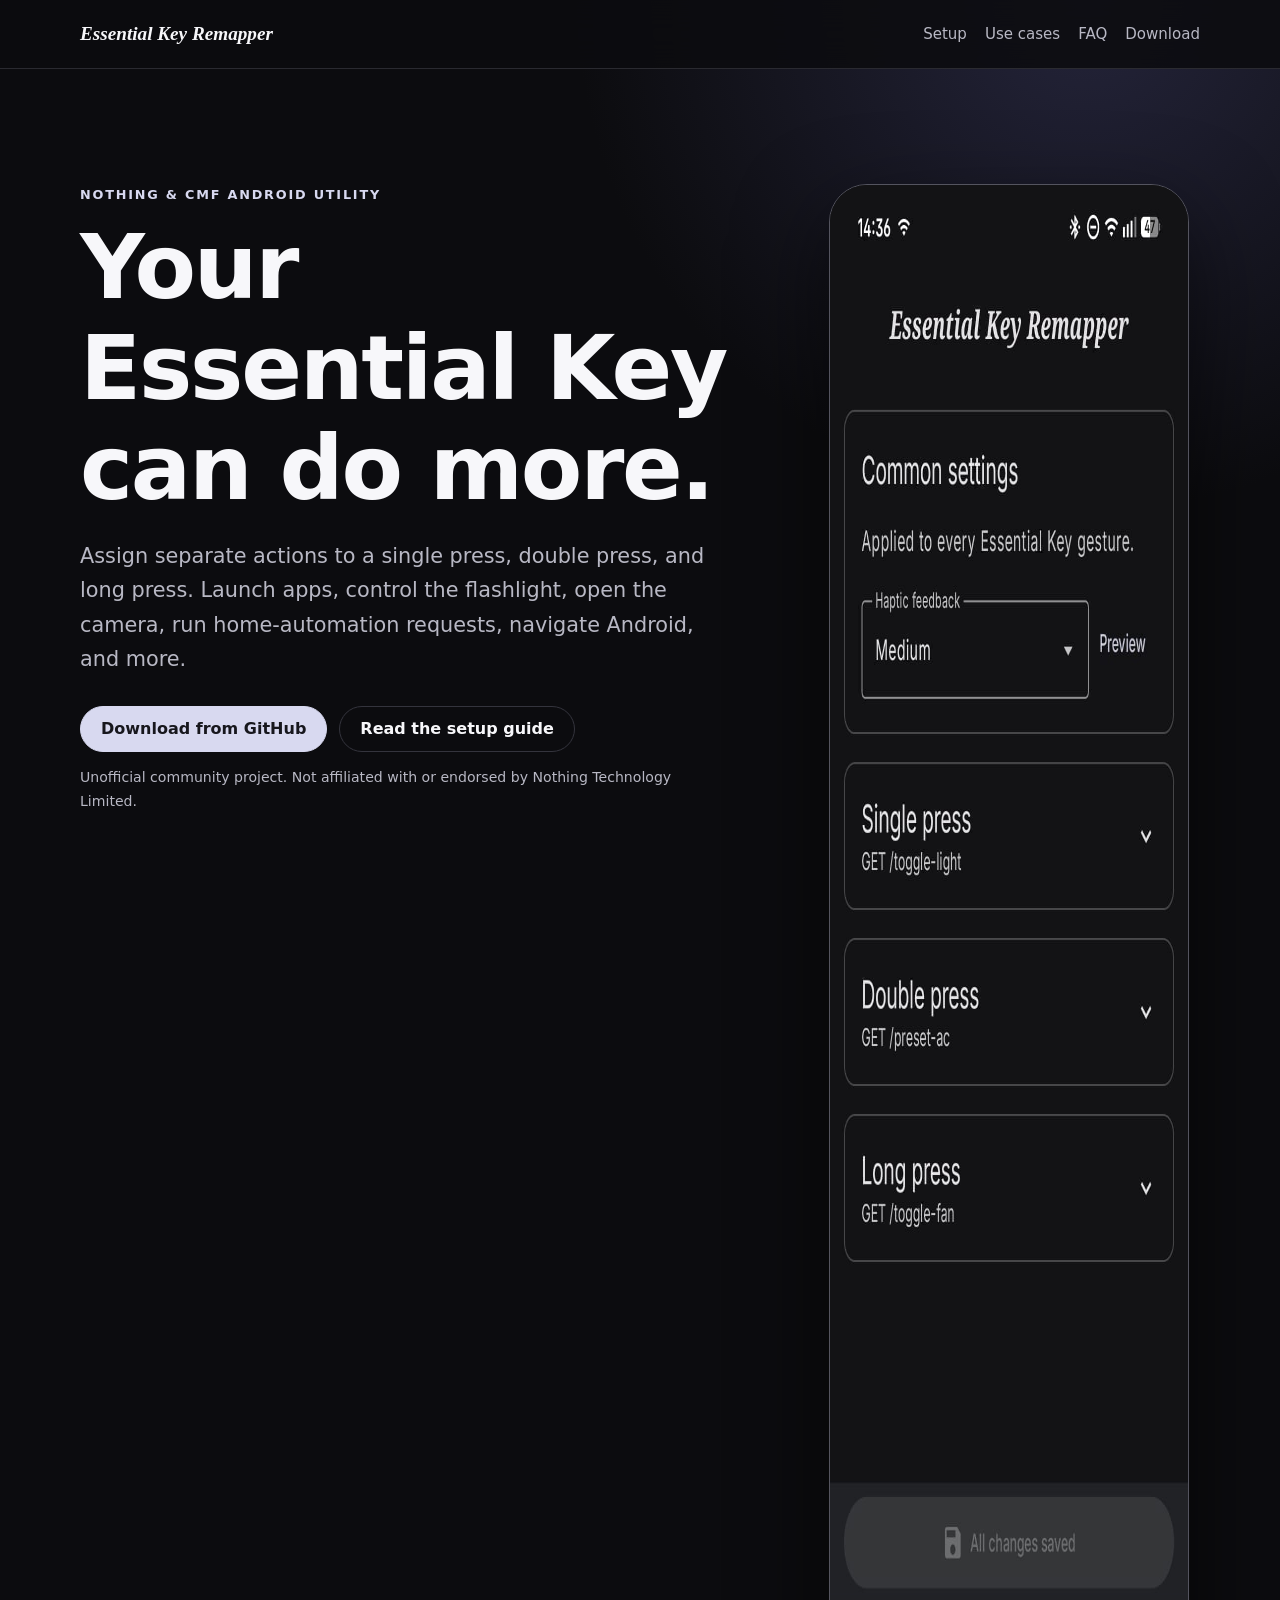
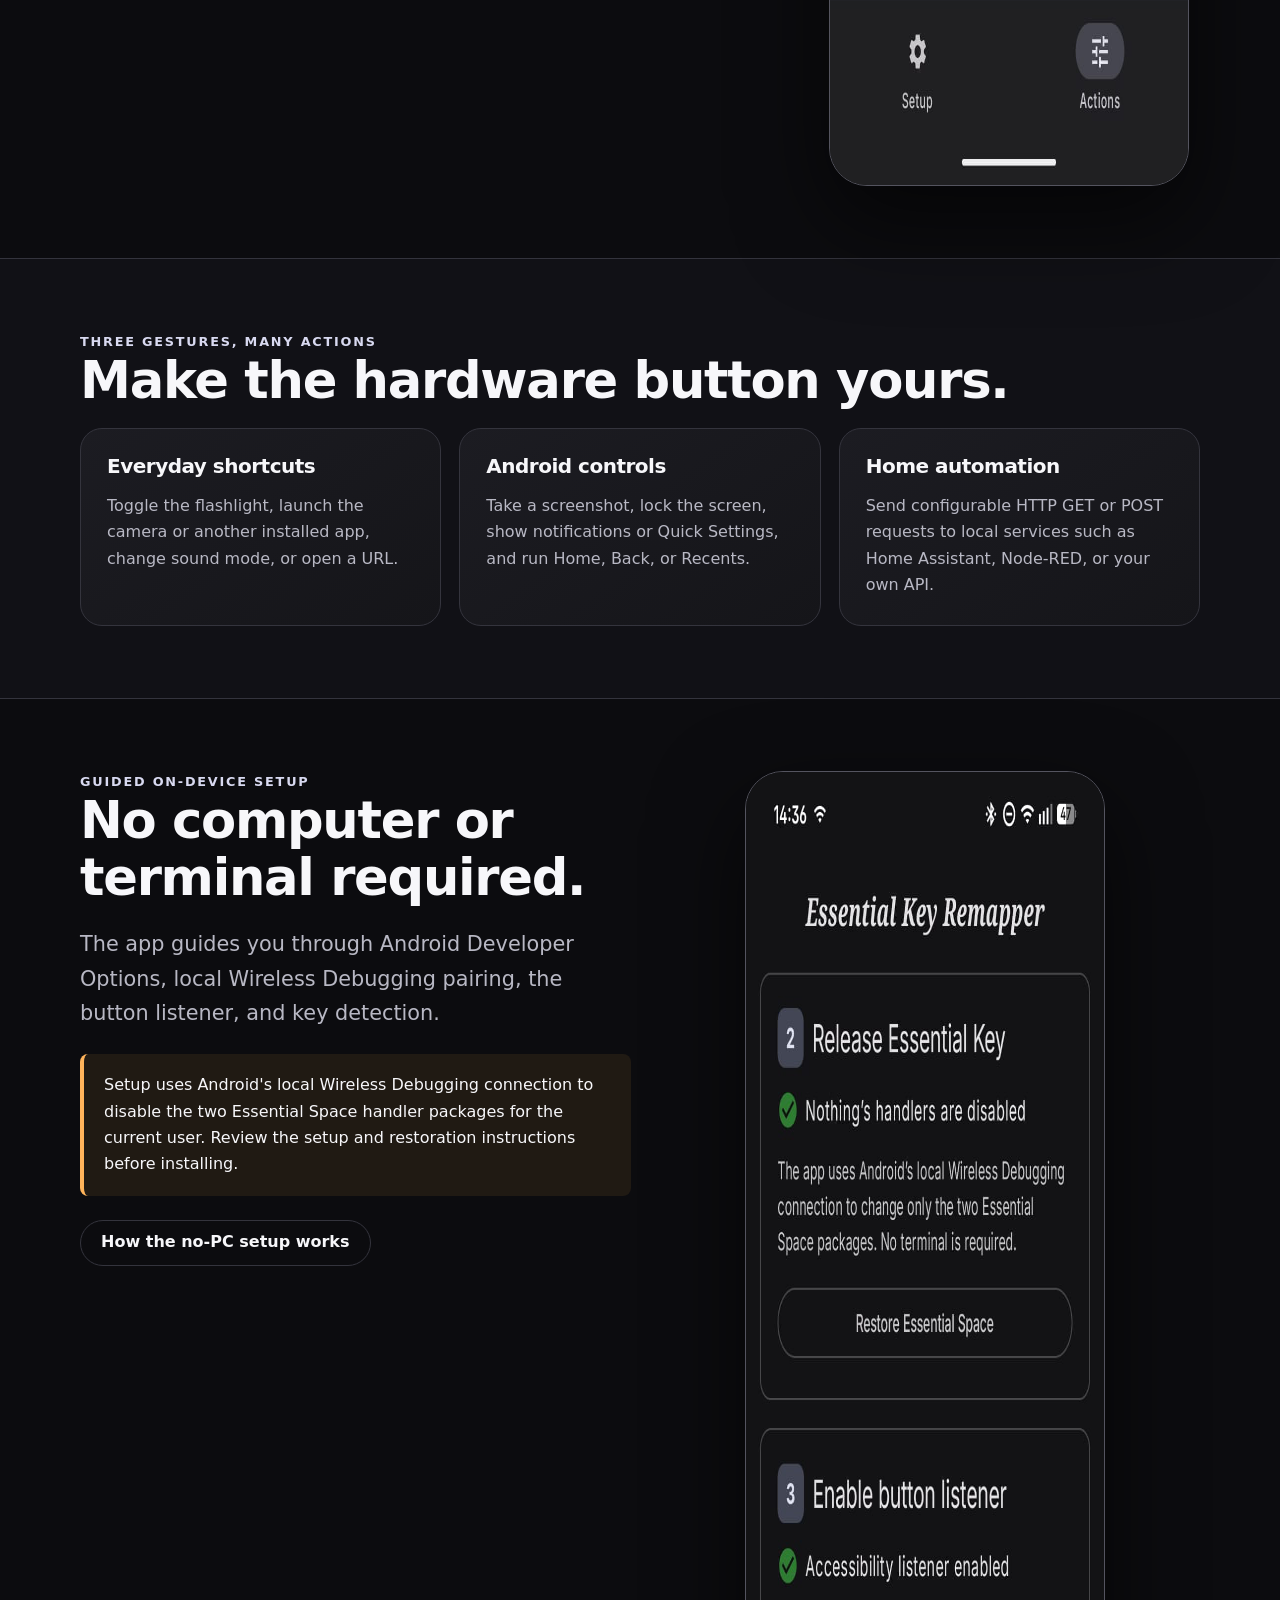
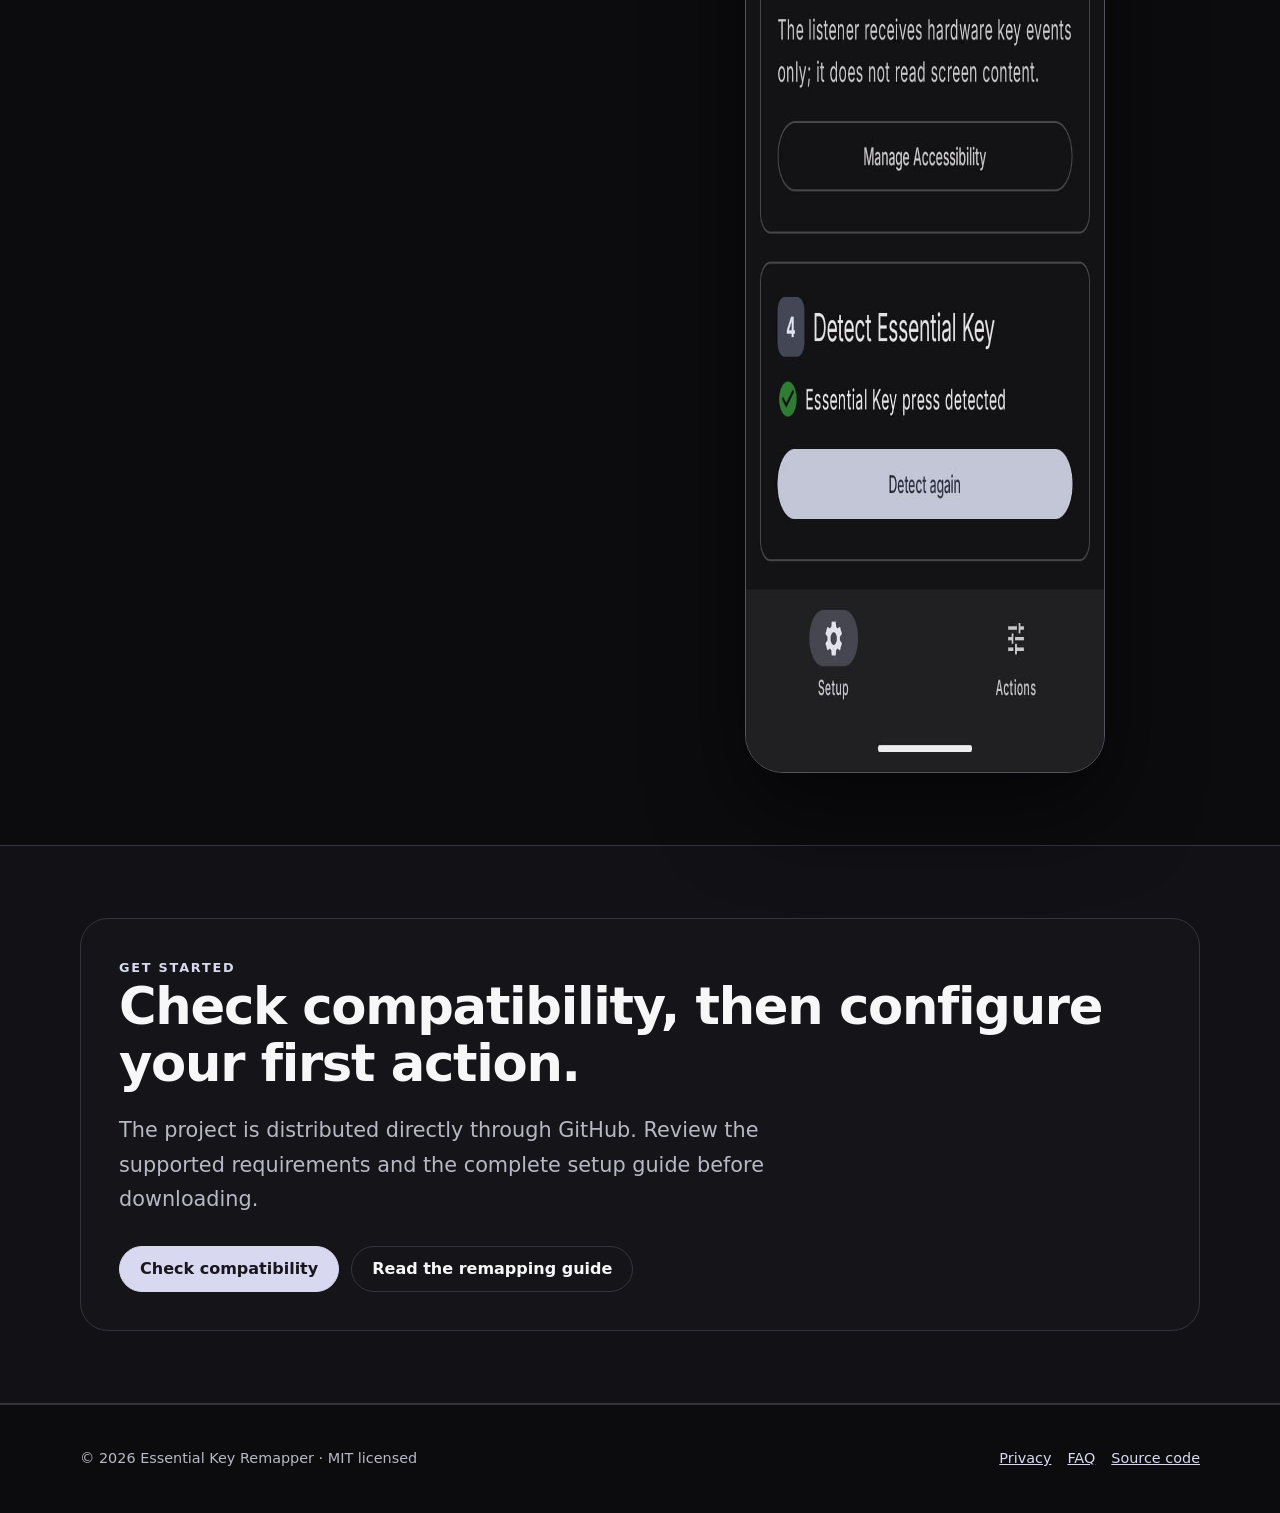
==== docs/index.html @ 37f12ea1 "Add GitHub Pages website" ====
<!doctype html>
<html lang="en">
<head>
  <meta charset="utf-8">
  <meta name="viewport" content="width=device-width, initial-scale=1">
  <title>Essential Key Remapper for Nothing and CMF Phones</title>
  <meta name="description" content="Remap the Nothing or CMF Essential Key to separate single, double, and long-press actions without using a computer or terminal.">
  <link rel="canonical" href="https://wreck2053.github.io/essential-key/">
  <meta property="og:title" content="Essential Key Remapper">
  <meta property="og:description" content="Assign separate actions to single, double, and long presses on supported Nothing and CMF phones.">
  <meta property="og:type" content="website">
  <meta property="og:url" content="https://wreck2053.github.io/essential-key/">
  <meta property="og:image" content="https://wreck2053.github.io/essential-key/assets/gesture-actions.png">
  <meta name="twitter:card" content="summary_large_image">
  <link rel="stylesheet" href="assets/site.css">
  <script type="application/ld+json">
  {
    "@context": "https://schema.org",
    "@type": "SoftwareApplication",
    "name": "Essential Key Remapper",
    "applicationCategory": "UtilitiesApplication",
    "operatingSystem": "Android 11 or later",
    "softwareVersion": "3.1.2",
    "description": "An Android utility for assigning separate actions to single, double, and long presses of the Nothing or CMF Essential Key.",
    "url": "https://wreck2053.github.io/essential-key/",
    "downloadUrl": "https://github.com/wreck2053/essential-key/releases/latest",
    "codeRepository": "https://github.com/wreck2053/essential-key",
    "license": "https://opensource.org/license/mit"
  }
  </script>
</head>
<body>
  <header class="site-header">
    <nav class="nav wrap" aria-label="Primary">
      <a class="brand" href="./">Essential Key Remapper</a>
      <div class="nav-links">
        <a class="hide-mobile" href="setup/">Setup</a>
        <a class="hide-mobile" href="use-cases/">Use cases</a>
        <a href="faq/">FAQ</a>
        <a href="download/">Download</a>
      </div>
    </nav>
  </header>

  <main>
    <section class="hero">
      <div class="hero-grid wrap">
        <div>
          <div class="eyebrow">Nothing &amp; CMF Android utility</div>
          <h1>Your Essential Key can do more.</h1>
          <p class="lead">Assign separate actions to a single press, double press, and long press. Launch apps, control the flashlight, open the camera, run home-automation requests, navigate Android, and more.</p>
          <div class="actions">
            <a class="button" href="download/">Download from GitHub</a>
            <a class="button secondary" href="setup/">Read the setup guide</a>
          </div>
          <p class="fine-print">Unofficial community project. Not affiliated with or endorsed by Nothing Technology Limited.</p>
        </div>
        <div class="phone">
          <img src="assets/gesture-actions.png" alt="Essential Key Remapper showing separate single, double, and long press actions" width="722" height="1600">
        </div>
      </div>
    </section>

    <section class="section alt">
      <div class="wrap">
        <div class="eyebrow">Three gestures, many actions</div>
        <h2>Make the hardware button yours.</h2>
        <div class="grid">
          <article class="card"><h3>Everyday shortcuts</h3><p class="muted">Toggle the flashlight, launch the camera or another installed app, change sound mode, or open a URL.</p></article>
          <article class="card"><h3>Android controls</h3><p class="muted">Take a screenshot, lock the screen, show notifications or Quick Settings, and run Home, Back, or Recents.</p></article>
          <article class="card"><h3>Home automation</h3><p class="muted">Send configurable HTTP GET or POST requests to local services such as Home Assistant, Node-RED, or your own API.</p></article>
        </div>
      </div>
    </section>

    <section class="section">
      <div class="wrap grid two">
        <div>
          <div class="eyebrow">Guided on-device setup</div>
          <h2>No computer or terminal required.</h2>
          <p class="lead">The app guides you through Android Developer Options, local Wireless Debugging pairing, the button listener, and key detection.</p>
          <div class="notice">Setup uses Android's local Wireless Debugging connection to disable the two Essential Space handler packages for the current user. Review the setup and restoration instructions before installing.</div>
          <a class="button secondary" href="remap-essential-key-without-pc/">How the no-PC setup works</a>
        </div>
        <div class="phone">
          <img src="assets/setup-listener-detection.png" alt="Completed button listener and Essential Key detection steps" width="722" height="1600" loading="lazy">
        </div>
      </div>
    </section>

    <section class="section alt">
      <div class="wrap">
        <div class="cta">
          <div class="eyebrow">Get started</div>
          <h2>Check compatibility, then configure your first action.</h2>
          <p class="lead">The project is distributed directly through GitHub. Review the supported requirements and the complete setup guide before downloading.</p>
          <div class="actions">
            <a class="button" href="compatibility/">Check compatibility</a>
            <a class="button secondary" href="remap-nothing-essential-key/">Read the remapping guide</a>
          </div>
        </div>
      </div>
    </section>
  </main>

  <footer class="site-footer">
    <div class="footer-grid wrap">
      <span>© <span data-year></span> Essential Key Remapper · MIT licensed</span>
      <div class="footer-links">
        <a href="privacy/">Privacy</a><a href="faq/">FAQ</a><a href="https://github.com/wreck2053/essential-key">Source code</a>
      </div>
    </div>
  </footer>
  <script src="assets/site.js"></script>
</body>
</html>
---- docs/assets/site.css ----
:root {
  color-scheme: dark;
  --bg: #0c0c0f;
  --surface: #151519;
  --surface-2: #1c1c22;
  --text: #f7f7fa;
  --muted: #b8b8c4;
  --line: #34343d;
  --accent: #d8d9f0;
  --accent-text: #17171d;
  --success: #65c466;
  --warning: #ffb45b;
  --danger: #ff7770;
  --max: 1120px;
}

* { box-sizing: border-box; }
html { scroll-behavior: smooth; }
body {
  margin: 0;
  background:
    radial-gradient(circle at 85% 0%, #24243a 0, transparent 32rem),
    var(--bg);
  color: var(--text);
  font-family: Inter, ui-sans-serif, system-ui, -apple-system, BlinkMacSystemFont, "Segoe UI", sans-serif;
  line-height: 1.65;
}
a { color: var(--accent); }
img { max-width: 100%; }
.wrap { width: min(calc(100% - 32px), var(--max)); margin-inline: auto; }
.site-header {
  position: sticky;
  top: 0;
  z-index: 20;
  border-bottom: 1px solid color-mix(in srgb, var(--line) 75%, transparent);
  background: color-mix(in srgb, var(--bg) 88%, transparent);
  backdrop-filter: blur(16px);
}
.nav {
  display: flex;
  min-height: 68px;
  align-items: center;
  justify-content: space-between;
  gap: 20px;
}
.brand {
  color: var(--text);
  font-family: Georgia, "Times New Roman", serif;
  font-size: 1.2rem;
  font-style: italic;
  font-weight: 700;
  text-decoration: none;
}
.nav-links { display: flex; flex-wrap: wrap; gap: 18px; align-items: center; }
.nav-links a { color: var(--muted); font-size: .94rem; text-decoration: none; }
.nav-links a:hover { color: var(--text); }
.button {
  display: inline-flex;
  align-items: center;
  justify-content: center;
  min-height: 46px;
  padding: 0 20px;
  border: 1px solid var(--accent);
  border-radius: 999px;
  background: var(--accent);
  color: var(--accent-text);
  font-weight: 750;
  text-decoration: none;
}
.button.secondary { background: transparent; color: var(--text); border-color: var(--line); }
.hero { padding: clamp(64px, 9vw, 120px) 0 72px; }
.hero-grid {
  display: grid;
  grid-template-columns: minmax(0, 1.1fr) minmax(280px, .65fr);
  gap: clamp(36px, 7vw, 90px);
  align-items: start;
}
.eyebrow {
  color: var(--accent);
  font-size: .8rem;
  font-weight: 800;
  letter-spacing: .14em;
  text-transform: uppercase;
}
h1, h2, h3 { line-height: 1.12; letter-spacing: -.025em; }
h1 { margin: 12px 0 20px; font-size: clamp(2.65rem, 7vw, 5.75rem); }
h2 { margin: 0 0 18px; font-size: clamp(2rem, 4vw, 3.25rem); }
h3 { margin: 0 0 10px; font-size: 1.25rem; }
.lead { max-width: 740px; color: var(--muted); font-size: clamp(1.08rem, 2vw, 1.3rem); }
.actions { display: flex; flex-wrap: wrap; gap: 12px; margin-top: 30px; }
.fine-print { color: var(--muted); font-size: .88rem; }
.phone {
  width: min(100%, 360px);
  margin-inline: auto;
  overflow: hidden;
  border: 1px solid #54545f;
  border-radius: 38px;
  background: #111;
  box-shadow: 0 34px 90px #0009;
}
.phone img { display: block; width: 100%; }
.section { padding: 72px 0; }
.section.alt { border-block: 1px solid var(--line); background: #111116; }
.grid { display: grid; grid-template-columns: repeat(3, minmax(0, 1fr)); gap: 18px; }
.grid.two { grid-template-columns: repeat(2, minmax(0, 1fr)); }
.card {
  padding: 26px;
  border: 1px solid var(--line);
  border-radius: 22px;
  background: linear-gradient(145deg, var(--surface-2), var(--surface));
}
.card p:last-child { margin-bottom: 0; }
.muted { color: var(--muted); }
.checklist { padding-left: 1.2rem; }
.checklist li { margin: 8px 0; }
.notice {
  margin: 24px 0;
  padding: 18px 20px;
  border-left: 4px solid var(--warning);
  border-radius: 8px;
  background: #201a13;
}
.notice.danger { border-color: var(--danger); background: #251413; }
.notice.success { border-color: var(--success); background: #112013; }
.page-hero { padding: 72px 0 36px; }
.page-hero h1 { max-width: 900px; font-size: clamp(2.5rem, 6vw, 4.75rem); }
.content { max-width: 820px; padding-bottom: 80px; }
.content h2 { margin-top: 56px; font-size: clamp(1.75rem, 4vw, 2.5rem); }
.content h3 { margin-top: 34px; }
.content img { border: 1px solid var(--line); border-radius: 24px; }
.screenshot-row {
  display: grid;
  grid-template-columns: repeat(2, minmax(0, 1fr));
  gap: 24px;
  margin: 34px 0;
}
.screenshot-row img { width: 100%; }
.table-wrap { overflow-x: auto; }
table { width: 100%; border-collapse: collapse; }
th, td { padding: 14px; border-bottom: 1px solid var(--line); text-align: left; }
th { color: var(--text); }
td { color: var(--muted); }
code {
  padding: .15em .4em;
  border-radius: 6px;
  background: var(--surface-2);
  color: var(--text);
}
.cta { padding: 38px; border: 1px solid var(--line); border-radius: 28px; background: var(--surface); }
.site-footer { padding: 42px 0; border-top: 1px solid var(--line); color: var(--muted); font-size: .9rem; }
.footer-grid { display: flex; justify-content: space-between; gap: 24px; flex-wrap: wrap; }
.footer-links { display: flex; flex-wrap: wrap; gap: 16px; }

@media (max-width: 780px) {
  .nav { align-items: flex-start; padding: 16px 0; }
  .nav-links { justify-content: flex-end; gap: 12px; }
  .nav-links .hide-mobile { display: none; }
  .hero-grid, .grid, .grid.two, .screenshot-row { grid-template-columns: 1fr; }
  .hero { padding-top: 54px; }
  .phone { width: min(88vw, 340px); }
  .section { padding: 56px 0; }
  .cta { padding: 26px; }
}
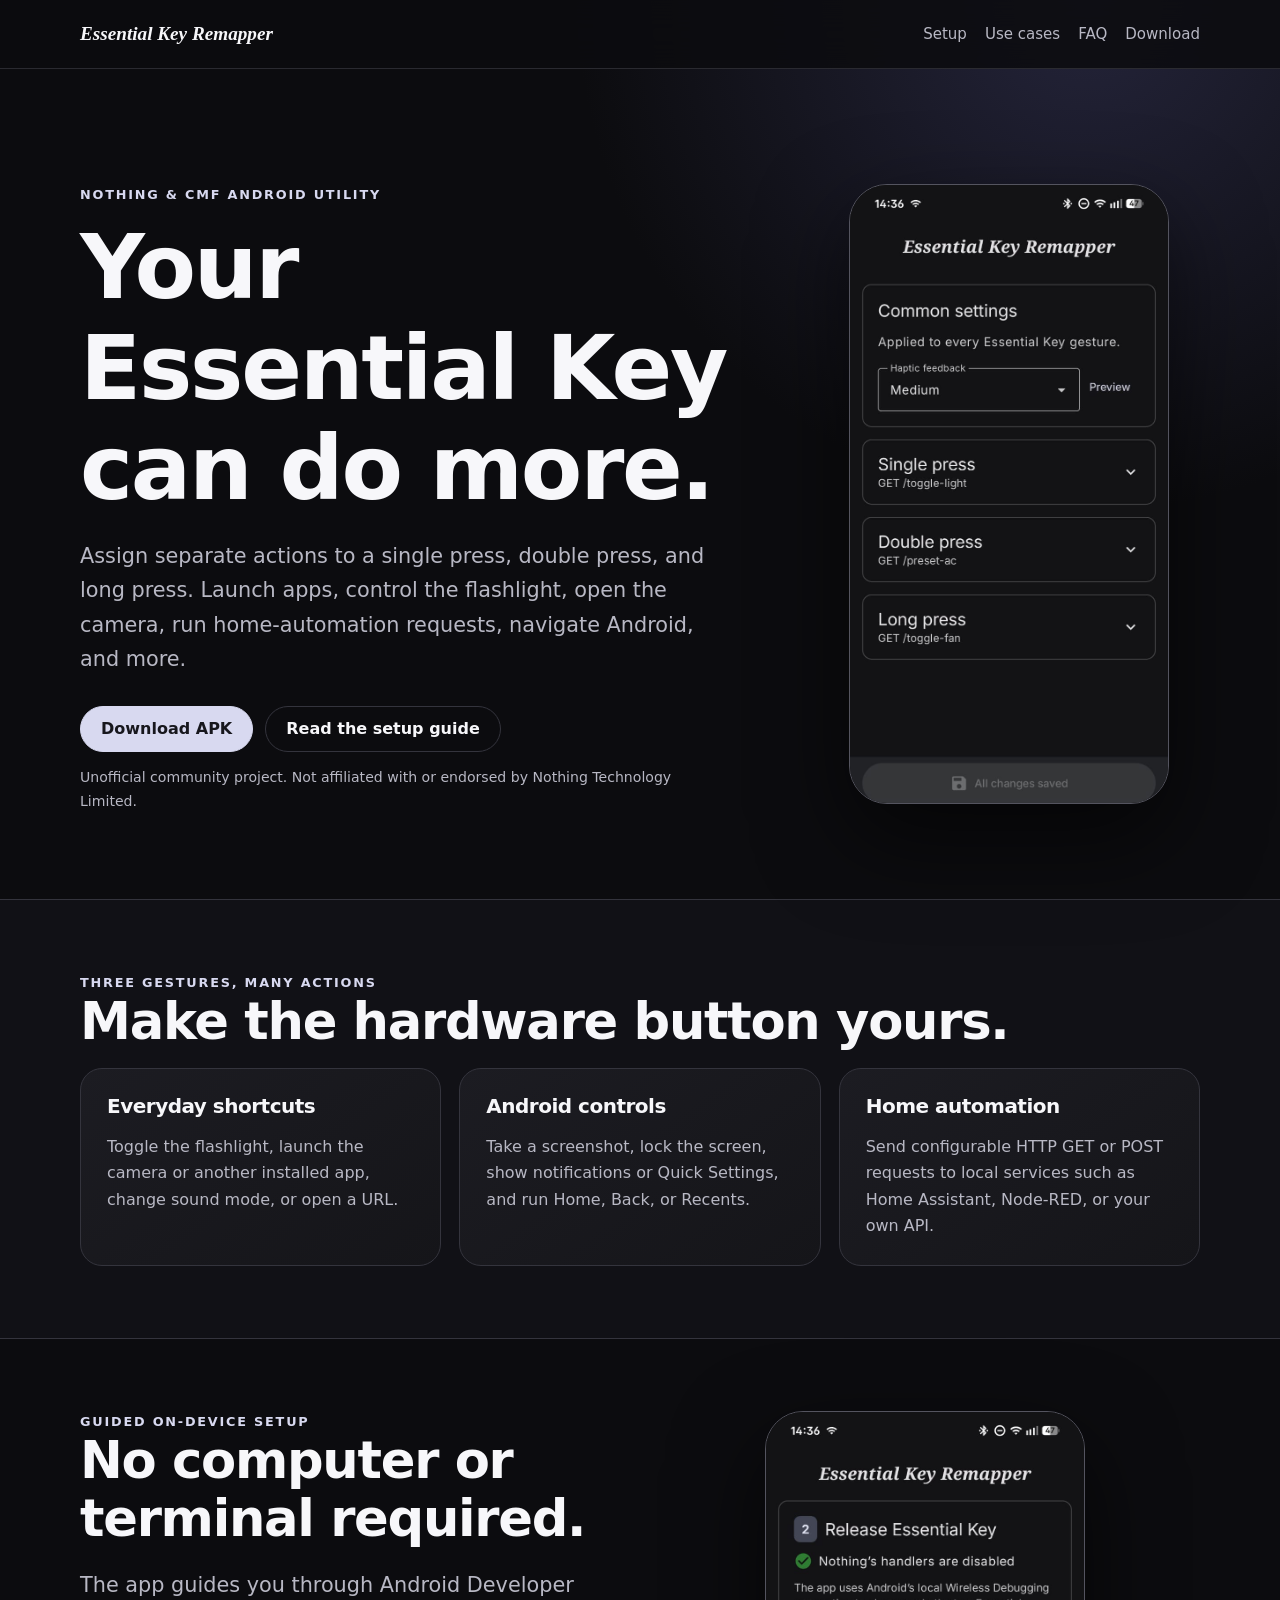
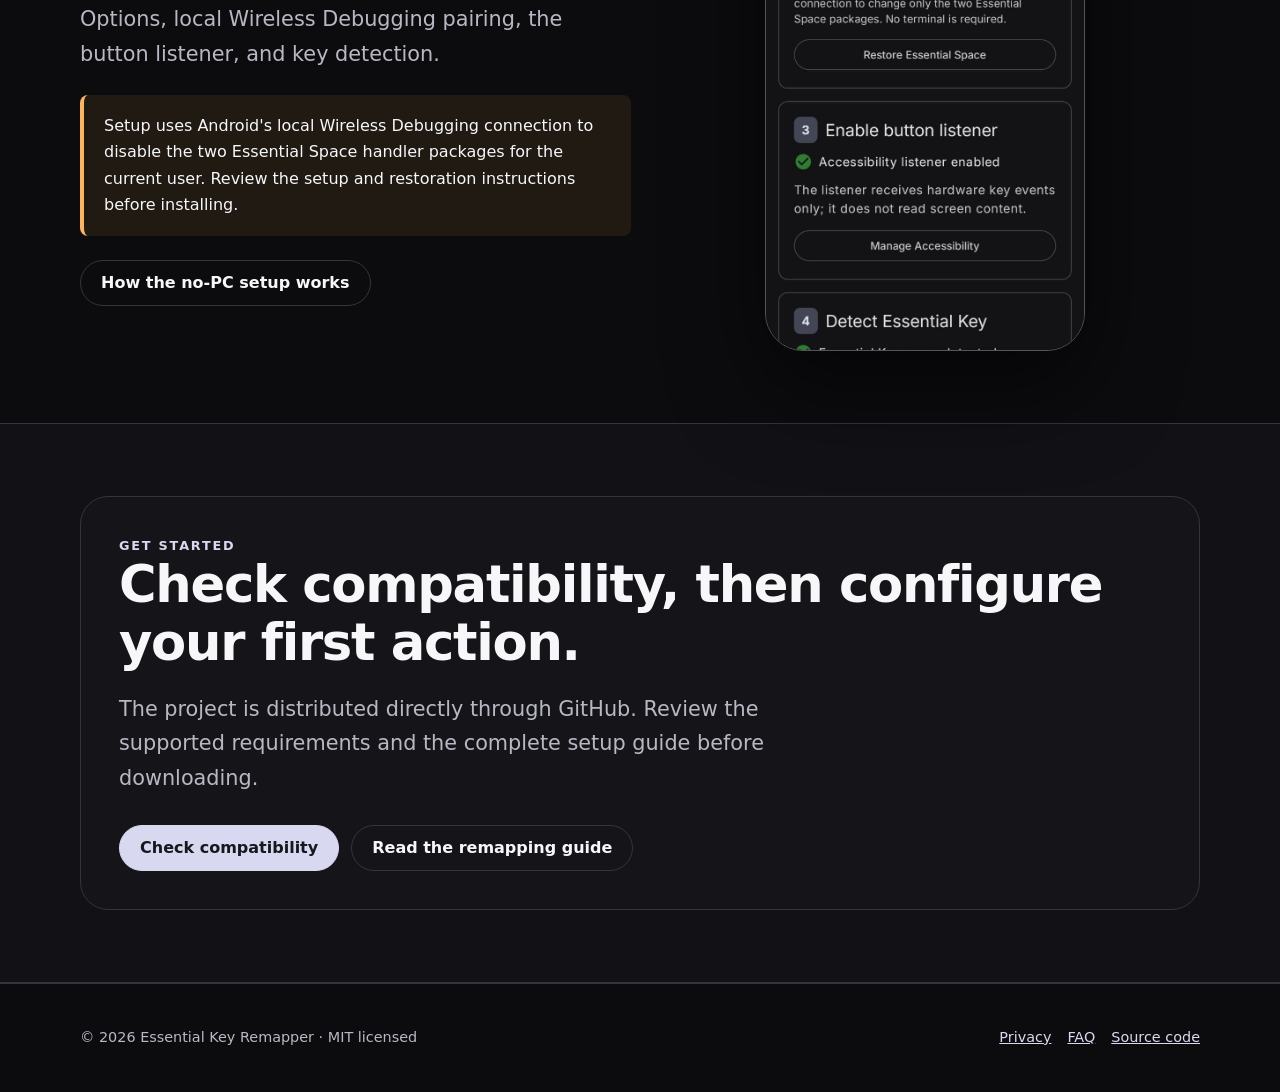
==== commit 20f1a79e: "Publish signed APK downloads and compact previews" ====
--- a/docs/index.html
+++ b/docs/index.html
@@ -23,7 +23,7 @@
     "softwareVersion": "3.1.2",
     "description": "An Android utility for assigning separate actions to single, double, and long presses of the Nothing or CMF Essential Key.",
     "url": "https://wreck2053.github.io/essential-key/",
-    "downloadUrl": "https://github.com/wreck2053/essential-key/releases/latest",
+    "downloadUrl": "https://github.com/wreck2053/essential-key/releases/latest/download/essential-key-remapper.apk",
     "codeRepository": "https://github.com/wreck2053/essential-key",
     "license": "https://opensource.org/license/mit"
   }
@@ -50,12 +50,12 @@
           <h1>Your Essential Key can do more.</h1>
           <p class="lead">Assign separate actions to a single press, double press, and long press. Launch apps, control the flashlight, open the camera, run home-automation requests, navigate Android, and more.</p>
           <div class="actions">
-            <a class="button" href="download/">Download from GitHub</a>
+            <a class="button" href="https://github.com/wreck2053/essential-key/releases/latest/download/essential-key-remapper.apk">Download APK</a>
             <a class="button secondary" href="setup/">Read the setup guide</a>
           </div>
           <p class="fine-print">Unofficial community project. Not affiliated with or endorsed by Nothing Technology Limited.</p>
         </div>
-        <div class="phone">
+        <div class="phone phone-preview">
           <img src="assets/gesture-actions.png" alt="Essential Key Remapper showing separate single, double, and long press actions" width="722" height="1600">
         </div>
       </div>
@@ -82,7 +82,7 @@
           <div class="notice">Setup uses Android's local Wireless Debugging connection to disable the two Essential Space handler packages for the current user. Review the setup and restoration instructions before installing.</div>
           <a class="button secondary" href="remap-essential-key-without-pc/">How the no-PC setup works</a>
         </div>
-        <div class="phone">
+        <div class="phone phone-preview phone-preview-setup">
           <img src="assets/setup-listener-detection.png" alt="Completed button listener and Essential Key detection steps" width="722" height="1600" loading="lazy">
         </div>
       </div>
--- a/docs/assets/site.css
+++ b/docs/assets/site.css
@@ -99,6 +99,16 @@
   box-shadow: 0 34px 90px #0009;
 }
 .phone img { display: block; width: 100%; }
+.phone-preview {
+  width: min(100%, 320px);
+  height: 620px;
+}
+.phone-preview img {
+  height: 100%;
+  object-fit: cover;
+  object-position: top;
+}
+.phone-preview-setup { height: 540px; }
 .section { padding: 72px 0; }
 .section.alt { border-block: 1px solid var(--line); background: #111116; }
 .grid { display: grid; grid-template-columns: repeat(3, minmax(0, 1fr)); gap: 18px; }
@@ -157,7 +167,9 @@
   .nav-links .hide-mobile { display: none; }
   .hero-grid, .grid, .grid.two, .screenshot-row { grid-template-columns: 1fr; }
   .hero { padding-top: 54px; }
-  .phone { width: min(88vw, 340px); }
+  .phone { width: min(82vw, 300px); }
+  .phone-preview,
+  .phone-preview-setup { height: 440px; }
   .section { padding: 56px 0; }
   .cta { padding: 26px; }
 }
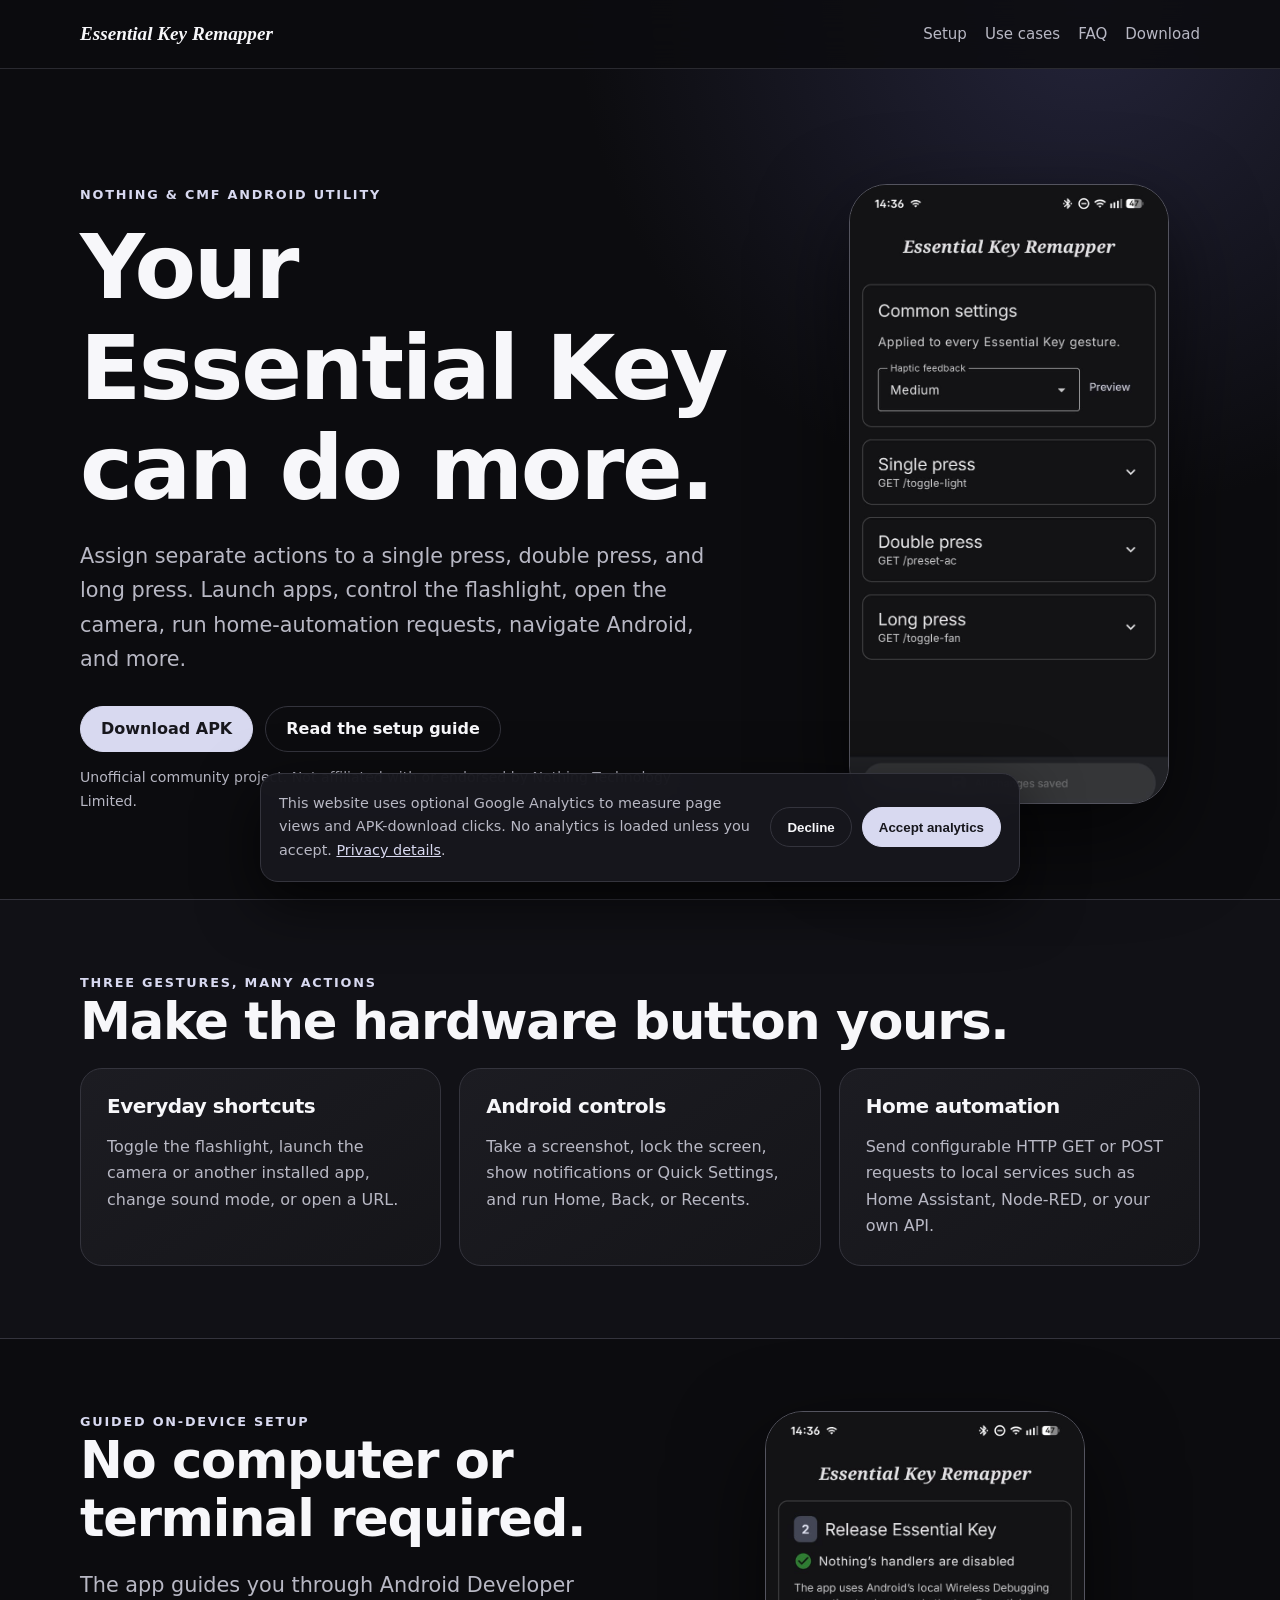
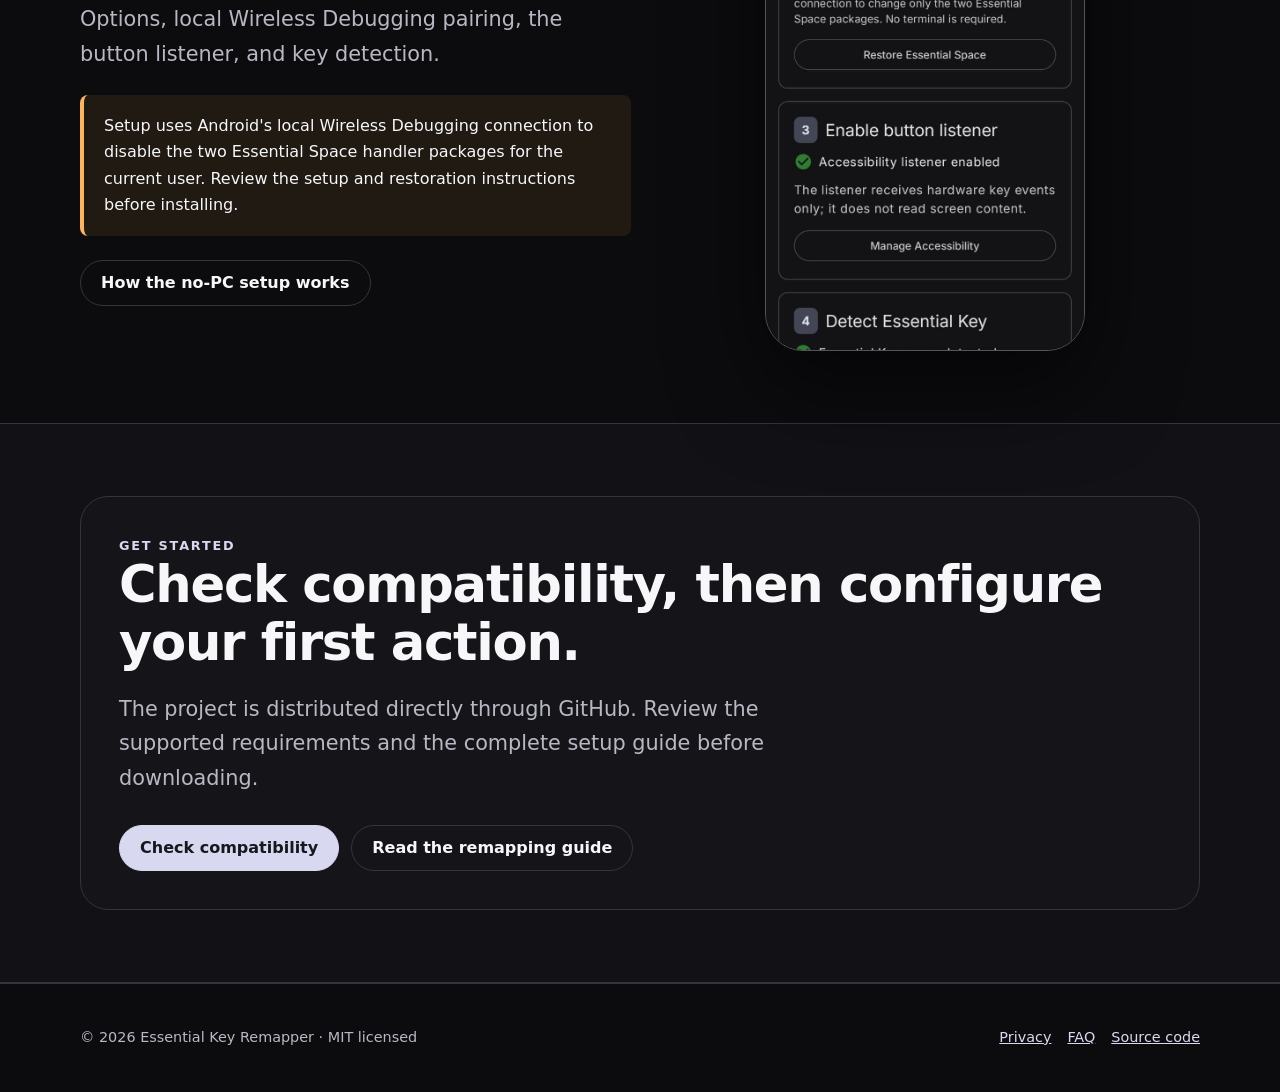
==== commit 4a33ea0b: "Version analytics script asset" ====
--- a/docs/index.html
+++ b/docs/index.html
@@ -111,6 +111,6 @@
       </div>
     </div>
   </footer>
-  <script src="assets/site.js"></script>
+  <script src="assets/site.js?v=20260623a"></script>
 </body>
 </html>
--- a/docs/assets/site.css
+++ b/docs/assets/site.css
@@ -160,6 +160,28 @@
 .site-footer { padding: 42px 0; border-top: 1px solid var(--line); color: var(--muted); font-size: .9rem; }
 .footer-grid { display: flex; justify-content: space-between; gap: 24px; flex-wrap: wrap; }
 .footer-links { display: flex; flex-wrap: wrap; gap: 16px; }
+.analytics-consent {
+  position: fixed;
+  z-index: 50;
+  right: 18px;
+  bottom: 18px;
+  left: 18px;
+  display: flex;
+  width: min(calc(100% - 36px), 760px);
+  margin-inline: auto;
+  padding: 18px;
+  align-items: center;
+  justify-content: space-between;
+  gap: 18px;
+  border: 1px solid var(--line);
+  border-radius: 18px;
+  background: #18181eeF;
+  box-shadow: 0 20px 60px #000a;
+  backdrop-filter: blur(16px);
+}
+.analytics-consent p { margin: 0; color: var(--muted); font-size: .9rem; }
+.analytics-consent-actions { display: flex; flex: 0 0 auto; gap: 10px; }
+.analytics-consent .button { min-height: 40px; padding-inline: 16px; cursor: pointer; }
 
 @media (max-width: 780px) {
   .nav { align-items: flex-start; padding: 16px 0; }
@@ -172,4 +194,6 @@
   .phone-preview-setup { height: 440px; }
   .section { padding: 56px 0; }
   .cta { padding: 26px; }
+  .analytics-consent { display: block; }
+  .analytics-consent-actions { margin-top: 14px; }
 }
